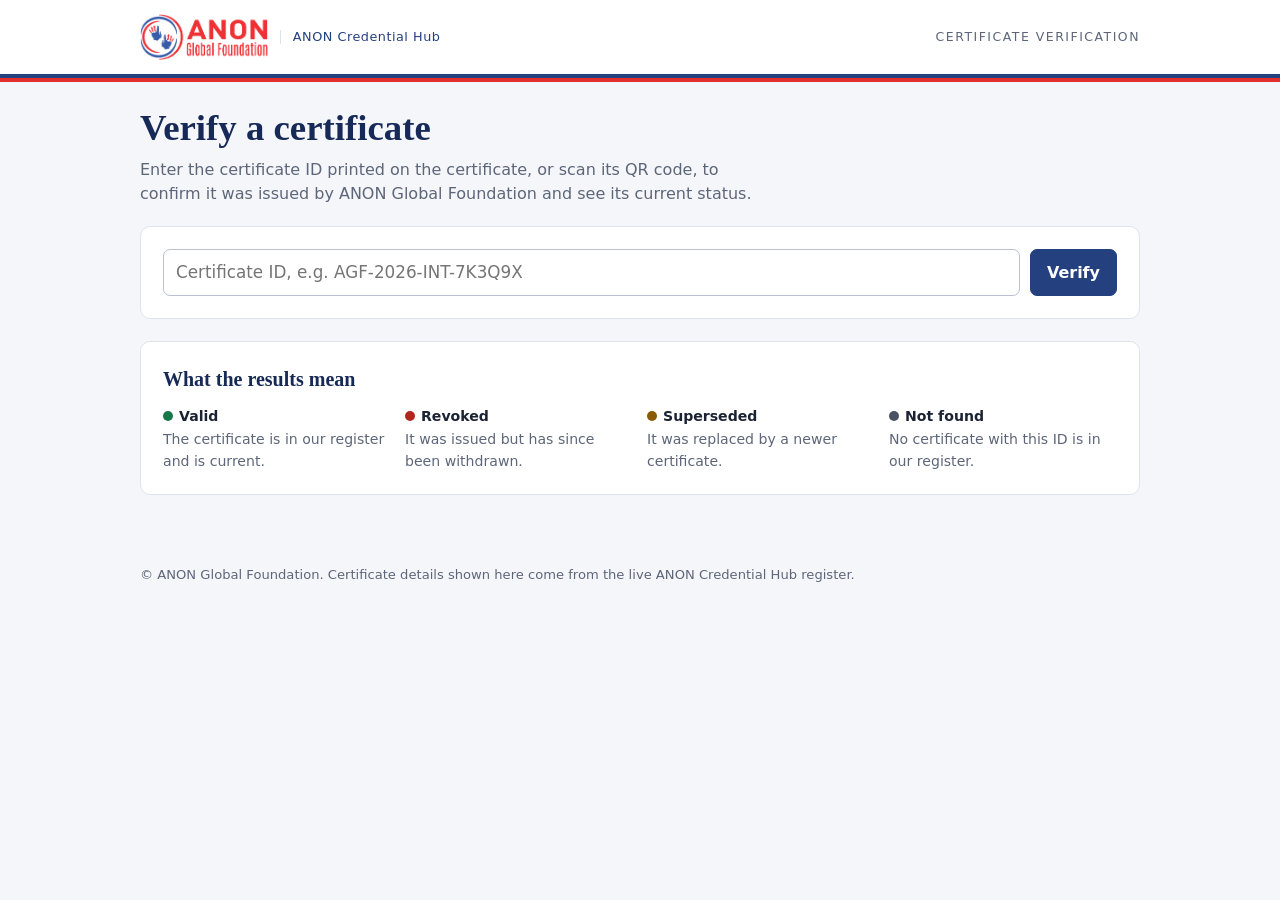
==== index.html @ ef781900 "Add files via upload" ====
<!DOCTYPE html>
<html lang="en">
<head>
<meta charset="utf-8">
<meta name="viewport" content="width=device-width, initial-scale=1">
<title>Verify a certificate | ANON Credential Hub</title>
<meta name="description" content="Check that a certificate issued by ANON Global Foundation is genuine and current.">
<link rel="stylesheet" href="assets/style.css">
</head>
<body>
<header class="top">
  <div class="top-in">
    <a class="brand" id="brand" href="./">
      <img src="assets/logo.png" alt="ANON Global Foundation" onload="this.parentNode.classList.add('has-logo')" onerror="this.remove()">
      <span class="brand-text"><span id="orgName" class="org-name">ANON Global Foundation</span><small id="hubName">ANON Credential Hub</small></span>
    </a>
    <span class="tag">Certificate verification</span>
  </div>
</header>

<main>
  <section id="intro">
    <h1>Verify a certificate</h1>
    <p class="lead">Enter the certificate ID printed on the certificate, or scan its QR code, to confirm it was issued by <span class="org">ANON Global Foundation</span> and see its current status.</p>
  </section>

  <form class="card search no-print" id="searchForm" autocomplete="off">
    <input id="q" name="id" aria-label="Certificate ID" placeholder="Certificate ID, e.g. AGF-2026-INT-7K3Q9X" required>
    <button type="submit">Verify</button>
  </form>

  <div id="out" aria-live="polite"></div>

  <section class="card no-print" id="legend">
    <h2>What the results mean</h2>
    <div class="legend">
      <div><b><span class="dot" style="background:var(--ok)"></span>Valid</b>The certificate is in our register and is current.</div>
      <div><b><span class="dot" style="background:var(--bad)"></span>Revoked</b>It was issued but has since been withdrawn.</div>
      <div><b><span class="dot" style="background:var(--warn)"></span>Superseded</b>It was replaced by a newer certificate.</div>
      <div><b><span class="dot" style="background:var(--none)"></span>Not found</b>No certificate with this ID is in our register.</div>
    </div>
  </section>
</main>

<footer><span id="footerText"></span></footer>

<script src="assets/config.js"></script>
<script>
(function () {
  var C = window.AGF_CONFIG || {};
  var $ = function (id) { return document.getElementById(id); };
  var out = $('out');

  // ---- branding from config
  $('orgName').textContent = C.orgName;
  $('hubName').textContent = C.hubName;
  document.querySelectorAll('.org').forEach(function (n) { n.textContent = C.orgName; });
  $('footerText').textContent = C.footerText || ('© ' + C.orgName + '. Certificate details shown here come from the live ' + C.hubName + ' register.');
  if (C.orgWebsite) $('brand').href = C.orgWebsite;

  // ---- tiny helpers (everything is added as text, never as HTML)
  function el(tag, cls, text) {
    var n = document.createElement(tag);
    if (cls) n.className = cls;
    if (text != null) n.textContent = text;
    return n;
  }
  function cleanId(raw) { return String(raw || '').trim().toUpperCase().replace(/\s+/g, ''); }
  function validId(id) { return /^[A-Z0-9]+(-[A-Z0-9]+){1,5}$/.test(id) && id.length <= 40; }
  var MONTHS = ['January', 'February', 'March', 'April', 'May', 'June', 'July', 'August', 'September', 'October', 'November', 'December'];
  function niceDate(s) {
    var m = /^(\d{4})-(\d{2})-(\d{2})$/.exec(s || '');
    return m ? (+m[3]) + ' ' + MONTHS[+m[2] - 1] + ' ' + m[1] : (s || '');
  }
  function pageUrl(id) { return location.origin + location.pathname + '?id=' + encodeURIComponent(id); }

  function banner(kind, title, text) {
    var marks = { valid: '✓', revoked: '✕', superseded: '↻', notfound: '?' };
    var b = el('div', 'status ' + kind);
    b.appendChild(el('div', 'mark', marks[kind]));
    var t = el('div');
    t.appendChild(el('strong', null, title));
    t.appendChild(el('span', null, text));
    b.appendChild(t);
    return b;
  }

  function showNotFound(id) {
    out.innerHTML = '';
    var card = el('section', 'card');
    card.appendChild(banner('notfound', 'Not found',
      'No certificate with the ID “' + id + '” is in the ' + C.orgName + ' register.'));
    card.appendChild(el('p', 'note', 'Please check the ID for typing mistakes. If the certificate was issued very recently, try again in a few minutes. A certificate that cannot be found here should not be treated as verified.'));
    out.appendChild(card);
  }

  function showRecord(rec) {
    out.innerHTML = '';
    var status = ['valid', 'revoked', 'superseded'].indexOf(rec.status) >= 0 ? rec.status : 'notfound';
    if (status === 'notfound') return showNotFound(rec.id);
    var url = pageUrl(rec.id);
    var card = el('section', 'card');

    if (status === 'valid')
      card.appendChild(banner('valid', 'Valid certificate', 'This certificate was issued by ' + C.orgName + ' and is current.'));
    else if (status === 'revoked')
      card.appendChild(banner('revoked', 'Revoked', 'This certificate was issued by ' + C.orgName + ' but has been withdrawn. It is no longer valid.'));
    else {
      var sb = banner('superseded', 'Superseded', 'This certificate has been replaced by a newer one and is no longer the current version. ');
      if (rec.replacedBy && validId(cleanId(rec.replacedBy))) {
        var a = el('a', null, 'View the replacement (' + cleanId(rec.replacedBy) + ')');
        a.href = '?id=' + encodeURIComponent(cleanId(rec.replacedBy));
        sb.lastChild.lastChild.appendChild(a);
      }
      card.appendChild(sb);
    }

    var grid = el('div', 'result');

    // left: certificate image if you uploaded one to /certs, otherwise a simple seal
    var visual = el('div', 'visual');
    var themes = (C.themes || []).map(function (t) { return t.code; });
    var seal = el('div', 'cred ' + (themes.indexOf(rec.theme) >= 0 ? rec.theme : 'classic'));
    var title = rec.certificateTitle || 'Certificate', tm = /^(certificate)\s+(of\s+.+)$/i.exec(title);
    seal.appendChild(el('div', 'c-org', C.orgName));
    if (rec.program) seal.appendChild(el('div', 'c-band', rec.program));
    seal.appendChild(el('div', 'c-big', tm ? tm[1] : title));
    if (tm) seal.appendChild(el('div', 'c-sub', tm[2]));
    seal.appendChild(el('div', 'c-to', 'is awarded to'));
    seal.appendChild(el('div', 'c-name', rec.name));
    if (rec.organization) seal.appendChild(el('div', 'c-inst', rec.organization));
    if (rec.level) seal.appendChild(el('div', 'c-level', rec.level));
    var cid = el('div', 'c-id'); cid.appendChild(el('small', null, 'Certificate ID')); cid.appendChild(document.createTextNode(rec.id));
    seal.appendChild(cid);
    visual.appendChild(seal);
    var exts = ['jpg', 'png', 'jpeg', 'webp'], i = 0, img = new Image(), dl = null;
    img.alt = 'Certificate issued to ' + rec.name;
    img.onload = function () {
      visual.replaceChild(img, seal);
      if (dl && status === 'valid') { dl.href = img.src; dl.hidden = false; }
    };
    img.onerror = function () { i++; if (i < exts.length) img.src = 'certs/' + rec.id + '.' + exts[i]; };
    img.src = 'certs/' + rec.id + '.' + exts[0];
    grid.appendChild(visual);

    // right: details
    var d = el('div');
    d.appendChild(el('p', 'who', rec.name));
    d.appendChild(el('p', 'who-sub', rec.organization || ''));
    if (rec.description) d.appendChild(el('p', 'desc', rec.description));
    var facts = el('dl', 'facts');
    function fact(label, value, mono) {
      if (!value) return;
      facts.appendChild(el('dt', null, label));
      facts.appendChild(el('dd', mono ? 'mono' : null, value));
    }
    fact('Certificate', rec.certificateTitle);
    fact('Programme / event', rec.program);
    fact('Category', rec.category);
    fact('Level / grade', rec.level);
    fact('Period', rec.period);
    fact('Issued on', niceDate(rec.issueDate));
    fact('Issued by', rec.issuedBy || C.orgName);
    fact('Certificate ID', rec.id, true);
    fact('Verification link', url, true);
    d.appendChild(facts);

    var acts = el('div', 'row actions no-print');
    function linkBtn(text, href, ghost) {
      var a = el('a', 'btn small' + (ghost ? ' ghost' : ''), text);
      a.href = href; a.target = '_blank'; a.rel = 'noopener';
      acts.appendChild(a); return a;
    }
    var copy = el('button', 'small', 'Copy link');
    copy.type = 'button';
    copy.onclick = function () {
      var done = function () { copy.textContent = 'Link copied'; setTimeout(function () { copy.textContent = 'Copy link'; }, 2000); };
      if (navigator.clipboard) navigator.clipboard.writeText(url).then(done, function () { prompt('Copy this link:', url); });
      else prompt('Copy this link:', url);
    };
    acts.appendChild(copy);
    if (status === 'valid') {
      var enc = encodeURIComponent, ym = /^(\d{4})-(\d{2})/.exec(rec.issueDate || '');
      var certName = (rec.certificateTitle || 'Certificate') + (rec.program ? ' – ' + rec.program : '');
      var shareText = 'My ' + certName + ' from ' + C.orgName + ' (ID ' + rec.id + ')';
      linkBtn('Add to LinkedIn profile', 'https://www.linkedin.com/profile/add?startTask=CERTIFICATION_NAME&name=' + enc(certName) +
        '&organizationName=' + enc(C.orgName) + (ym ? '&issueYear=' + ym[1] + '&issueMonth=' + (+ym[2]) : '') +
        '&certUrl=' + enc(url) + '&certId=' + enc(rec.id), true);
      linkBtn('Share on LinkedIn', 'https://www.linkedin.com/sharing/share-offsite/?url=' + enc(url), true);
      linkBtn('WhatsApp', 'https://wa.me/?text=' + enc(shareText + ' ' + url), true);
      linkBtn('X', 'https://twitter.com/intent/tweet?text=' + enc(shareText) + '&url=' + enc(url), true);
      dl = linkBtn('Download certificate', '#', true);
      dl.hidden = true; dl.setAttribute('download', rec.id);
    }
    var pr = el('button', 'small ghost', 'Print');
    pr.type = 'button'; pr.onclick = function () { window.print(); };
    acts.appendChild(pr);
    d.appendChild(acts);

    d.appendChild(el('p', 'note', 'This page confirms that the ' + C.orgName + ' register holds a certificate with this ID and shows its current status. Always compare the name and details above with the certificate you were shown; the register, not the PDF or image, is the authoritative record.'));
    grid.appendChild(d);
    card.appendChild(grid);
    out.appendChild(card);
  }

  function lookup(raw, push) {
    var id = cleanId(raw);
    if (!id) return;
    $('q').value = id;
    if (push) history.pushState(null, '', '?id=' + encodeURIComponent(id));
    document.title = id + ' | ' + C.hubName;
    if (!validId(id)) return showNotFound(id);
    out.innerHTML = '';
    if (location.protocol === 'file:') {
      // opened by double-clicking the file: browsers do not let a page read the data folder that way
      var c = el('section', 'card');
      c.appendChild(banner('notfound', 'This page is open from your computer',
        'It can only look up certificates once the whole folder is uploaded to GitHub Pages. Open your github.io address and search there.'));
      out.appendChild(c); return;
    }
    out.appendChild(el('p', 'lead', 'Checking the register…'));
    // each certificate is one small file in /data; the timestamp stops browsers showing an old copy
    fetch('data/' + id + '.json?t=' + Date.now(), { cache: 'no-store' })
      .then(function (r) { if (!r.ok) throw new Error('missing'); return r.json(); })
      .then(function (rec) {
        if (!rec || cleanId(rec.id) !== id || !rec.name) throw new Error('bad record');
        rec.id = id;
        showRecord(rec);
      })
      .catch(function () { showNotFound(id); });
  }

  $('searchForm').addEventListener('submit', function (e) { e.preventDefault(); lookup($('q').value, true); });
  function fromUrl() {
    var id = new URLSearchParams(location.search).get('id');
    if (id) lookup(id, false); else { out.innerHTML = ''; $('q').value = ''; }
  }
  window.addEventListener('popstate', fromUrl);
  fromUrl();
})();
</script>
</body>
</html>
---- assets/style.css ----
:root {
  --navy: #24407f;
  --navy-dark: #172a57;
  --red: #e2302c;
  --ink: #1b2233;
  --muted: #5d6679;
  --line: #dfe3ec;
  --bg: #f5f6fa;
  --card: #ffffff;
  --ok: #17794a;      --ok-bg: #e6f5ec;
  --bad: #b3261e;     --bad-bg: #fde9e7;
  --warn: #8a5a00;    --warn-bg: #fff3d6;
  --none: #4a5263;    --none-bg: #eceef3;
  --serif: Georgia, 'Times New Roman', serif;
  --sans: system-ui, -apple-system, 'Segoe UI', Roboto, Arial, sans-serif;
}
* { box-sizing: border-box; }
html { -webkit-text-size-adjust: 100%; }
body { margin: 0; font-family: var(--sans); color: var(--ink); background: var(--bg); line-height: 1.5; }
a { color: var(--navy); }
[hidden] { display: none !important; }

/* header */
.top { background: var(--card); border-bottom: 4px solid var(--navy); box-shadow: 0 4px 0 var(--red); }
.top-in { max-width: 1040px; margin: 0 auto; padding: 14px 20px; display: flex; align-items: center; gap: 14px; }
.top img { height: 46px; width: auto; }
.brand { text-decoration: none; display: flex; align-items: center; gap: 12px; }
.brand-text { font-family: var(--serif); font-weight: 700; font-size: 1.15rem; color: var(--red); line-height: 1.15; }
.brand-text small { display: block; font-family: var(--sans); font-weight: 500; font-size: .78rem; color: var(--navy); letter-spacing: .04em; }
.brand.has-logo .org-name { display: none; }
.brand.has-logo .brand-text small { font-size: .8rem; border-left: 1px solid var(--line); padding-left: 12px; }
.top .tag { margin-left: auto; font-size: .78rem; text-transform: uppercase; letter-spacing: .12em; color: var(--muted); }

main { max-width: 1040px; margin: 0 auto; padding: 28px 20px 48px; }
h1 { font-family: var(--serif); font-size: clamp(1.6rem, 4vw, 2.3rem); color: var(--navy-dark); margin: 0 0 8px; line-height: 1.2; }
h2 { font-family: var(--serif); font-size: 1.25rem; color: var(--navy-dark); margin: 0 0 12px; }
.lead { color: var(--muted); max-width: 62ch; margin: 0 0 20px; }

.card { background: var(--card); border: 1px solid var(--line); border-radius: 10px; padding: 22px; margin-bottom: 22px; }

/* forms */
label { display: block; font-size: .85rem; font-weight: 600; margin-bottom: 5px; }
label .opt { font-weight: 400; color: var(--muted); }
input, select, textarea {
  width: 100%; font: inherit; color: inherit; padding: 10px 12px; border: 1px solid #b9c0cf; border-radius: 7px; background: #fff;
}
textarea { min-height: 96px; resize: vertical; }
input:focus, select:focus, textarea:focus, button:focus-visible, a:focus-visible { outline: 3px solid #9db4ee; outline-offset: 1px; }
.hint { font-size: .8rem; color: var(--muted); margin: 5px 0 0; }
.grid { display: grid; grid-template-columns: 1fr 1fr; gap: 16px; }
.grid .full { grid-column: 1 / -1; }

button, .btn {
  font: inherit; font-weight: 600; cursor: pointer; border-radius: 7px; padding: 10px 16px; border: 1px solid var(--navy);
  background: var(--navy); color: #fff; text-decoration: none; display: inline-flex; align-items: center; gap: 6px;
}
button:hover, .btn:hover { background: var(--navy-dark); }
button.ghost, .btn.ghost { background: #fff; color: var(--navy); }
button.ghost:hover, .btn.ghost:hover { background: #eef2fb; }
button.small, .btn.small { padding: 6px 11px; font-size: .85rem; }
.row { display: flex; flex-wrap: wrap; gap: 10px; align-items: center; }

/* public search */
.search { display: flex; gap: 10px; }
.search input { font-size: 1.05rem; text-transform: uppercase; letter-spacing: .04em; }
.search input::placeholder { text-transform: none; letter-spacing: 0; }

/* status banner */
.status { display: flex; gap: 14px; align-items: center; padding: 16px 20px; border-radius: 10px; margin-bottom: 18px; border: 1px solid transparent; }
.status .mark { flex: none; width: 44px; height: 44px; border-radius: 50%; display: grid; place-items: center; color: #fff; font-size: 1.4rem; font-weight: 700; }
.status strong { display: block; font-size: 1.15rem; }
.status span { font-size: .92rem; }
.status.valid { background: var(--ok-bg); border-color: #a9dcbf; color: #0f5132; }      .status.valid .mark { background: var(--ok); }
.status.revoked { background: var(--bad-bg); border-color: #f2b8b3; color: #7d1a14; }   .status.revoked .mark { background: var(--bad); }
.status.superseded { background: var(--warn-bg); border-color: #f0d28a; color: #5f3e00; } .status.superseded .mark { background: var(--warn); }
.status.notfound { background: var(--none-bg); border-color: #cfd4df; color: #333a49; } .status.notfound .mark { background: var(--none); }

/* result */
.result { display: grid; grid-template-columns: minmax(0, 5fr) minmax(0, 7fr); gap: 26px; align-items: start; }
.visual img { width: 100%; height: auto; border: 1px solid var(--line); border-radius: 8px; display: block; }
.cred { border-radius: 10px; padding: 26px 20px 20px; text-align: center; position: relative; overflow: hidden;
  --c-bg: #fff; --c-ink: #1b2233; --c-accent: var(--red); --c-title: var(--navy); --c-band: var(--red); --c-band-ink: #fff; --c-frame: var(--navy);
  background: var(--c-bg); color: var(--c-ink); border: 2px solid var(--c-frame); }
.cred::before { content: ''; position: absolute; inset: 6px; border: 1px solid var(--c-accent); border-radius: 6px; pointer-events: none; opacity: .7; }
.cred.midnight { --c-bg: linear-gradient(160deg, #1c1c1c 0%, #050505 70%); --c-ink: #f4f1e8; --c-accent: #e3c06a; --c-title: #fff;
  --c-band: linear-gradient(90deg, #a67c1e, #f1d684, #a67c1e); --c-band-ink: #171204; --c-frame: #c9a544; }
.cred.gold { --c-bg: linear-gradient(180deg, #f1d58f 0%, #fbeec3 45%, #edcf85 100%); --c-ink: #17140c; --c-accent: #6b4e0c; --c-title: #17140c;
  --c-band: #111; --c-band-ink: #f6dc8e; --c-frame: #8a6a1c; }
.cred .c-org { font-family: var(--serif); font-weight: 700; font-size: .95rem; letter-spacing: .04em; color: var(--c-accent); }
.cred .c-band { margin: 14px -20px; padding: 7px 16px; background: var(--c-band); color: var(--c-band-ink); font-weight: 700; font-style: italic; font-size: .9rem; overflow-wrap: anywhere; }
.cred .c-big { font-family: var(--serif); font-weight: 700; font-size: 1.9rem; letter-spacing: .06em; color: var(--c-title); line-height: 1.1; text-transform: uppercase; overflow-wrap: anywhere; }
.cred .c-sub { font-family: var(--serif); font-weight: 700; letter-spacing: .14em; font-size: .85rem; color: var(--c-title); text-transform: uppercase; margin-top: 2px; }
.cred .c-to { font-size: .85rem; margin: 14px 0 4px; opacity: .85; }
.cred .c-name { font-family: var(--serif); font-size: 1.55rem; font-weight: 700; color: var(--c-accent); overflow-wrap: anywhere; line-height: 1.2; }
.cred .c-inst { font-weight: 600; font-size: .92rem; margin-top: 4px; overflow-wrap: anywhere; }
.cred .c-level { margin-top: 12px; font-weight: 700; font-size: .88rem; color: var(--c-accent); }
.cred .c-id { margin-top: 16px; padding-top: 12px; border-top: 1px solid color-mix(in srgb, var(--c-accent) 45%, transparent);
  font-family: ui-monospace, Consolas, monospace; font-size: .86rem; letter-spacing: .06em; }
.cred .c-id small { display: block; font-family: var(--sans); letter-spacing: .1em; text-transform: uppercase; font-size: .66rem; opacity: .75; }
.who { font-family: var(--serif); font-size: clamp(1.5rem, 3.5vw, 2rem); font-weight: 700; margin: 0; color: var(--navy-dark); overflow-wrap: anywhere; }
.who-sub { color: var(--muted); margin: 2px 0 14px; }
.desc { margin: 0 0 16px; }
dl.facts { margin: 0; display: grid; grid-template-columns: max-content 1fr; gap: 0; border-top: 1px solid var(--line); }
dl.facts dt, dl.facts dd { padding: 9px 0; border-bottom: 1px solid var(--line); margin: 0; }
dl.facts dt { color: var(--muted); font-size: .85rem; padding-right: 20px; }
dl.facts dd { font-weight: 600; overflow-wrap: anywhere; }
.mono { font-family: ui-monospace, Consolas, monospace; letter-spacing: .03em; }
.actions { margin-top: 18px; }
.note { font-size: .85rem; color: var(--muted); border-left: 3px solid var(--line); padding-left: 12px; margin: 18px 0 0; }

.legend { display: grid; grid-template-columns: repeat(4, 1fr); gap: 14px; }
.legend div { font-size: .88rem; color: var(--muted); }
.legend b { display: block; color: var(--ink); margin-bottom: 2px; }
.dot { display: inline-block; width: 10px; height: 10px; border-radius: 50%; margin-right: 6px; }

footer { max-width: 1040px; margin: 0 auto; padding: 0 20px 36px; color: var(--muted); font-size: .82rem; }

/* admin */
.steps { margin: 0; padding-left: 20px; }
.steps li { margin-bottom: 8px; }
.out-grid { display: grid; grid-template-columns: 220px 1fr; gap: 24px; align-items: start; }
.qrbox { border: 1px solid var(--line); border-radius: 8px; padding: 6px; background: #fff; }
.qrbox svg { display: block; width: 100%; height: auto; }
.kv { margin-bottom: 14px; }
.kv .k { font-size: .78rem; text-transform: uppercase; letter-spacing: .08em; color: var(--muted); }
.kv .v { font-weight: 700; overflow-wrap: anywhere; }
.kv .v.big { font-size: 1.35rem; }
.msg { padding: 10px 14px; border-radius: 7px; font-size: .9rem; margin-top: 12px; }
.msg.ok { background: var(--ok-bg); color: #0f5132; }
.msg.bad { background: var(--bad-bg); color: #7d1a14; }
.msg.info { background: #eaf0fd; color: #1e3670; }
.modes { display: inline-flex; border: 1px solid var(--navy); border-radius: 8px; overflow: hidden; margin-bottom: 18px; }
.modes label { margin: 0; padding: 9px 16px; cursor: pointer; font-weight: 600; color: var(--navy); background: #fff; }
.modes input { position: absolute; opacity: 0; width: 0; }
.modes input:checked + span { color: #fff; }
.modes label:has(input:checked) { background: var(--navy); color: #fff; }
.modes label:has(input:focus-visible) { outline: 3px solid #9db4ee; }
details.site { margin-bottom: 16px; font-size: .88rem; }
details.site summary { cursor: pointer; color: var(--muted); }
details.site .inner { margin-top: 10px; }
td.err { color: var(--bad); font-weight: 600; }
tr.bad td { background: #fff6f5; }
table { width: 100%; border-collapse: collapse; font-size: .88rem; }
th, td { text-align: left; padding: 8px 10px; border-bottom: 1px solid var(--line); vertical-align: top; }
th { color: var(--muted); font-weight: 600; font-size: .78rem; text-transform: uppercase; letter-spacing: .06em; }
.table-wrap { overflow-x: auto; }
.pill { display: inline-block; padding: 1px 9px; border-radius: 99px; font-size: .78rem; font-weight: 600; }
.pill.valid { background: var(--ok-bg); color: var(--ok); } .pill.revoked { background: var(--bad-bg); color: var(--bad); } .pill.superseded { background: var(--warn-bg); color: var(--warn); }

@media (max-width: 760px) {
  .result, .out-grid, .grid { grid-template-columns: 1fr; }
  .legend { grid-template-columns: 1fr 1fr; }
  .search { flex-direction: column; }
  .brand.has-logo .org-name { display: none; }
.brand.has-logo .brand-text small { font-size: .8rem; border-left: 1px solid var(--line); padding-left: 12px; }
.top .tag { display: none; }
  .out-grid .qrbox { max-width: 220px; }
}
@media print {
  .no-print, .brand.has-logo .org-name { display: none; }
.brand.has-logo .brand-text small { font-size: .8rem; border-left: 1px solid var(--line); padding-left: 12px; }
.top .tag { display: none !important; }
  body { background: #fff; }
  .card { border: 0; padding: 0; }
}
#previewRows td:nth-child(5) { white-space: nowrap; }
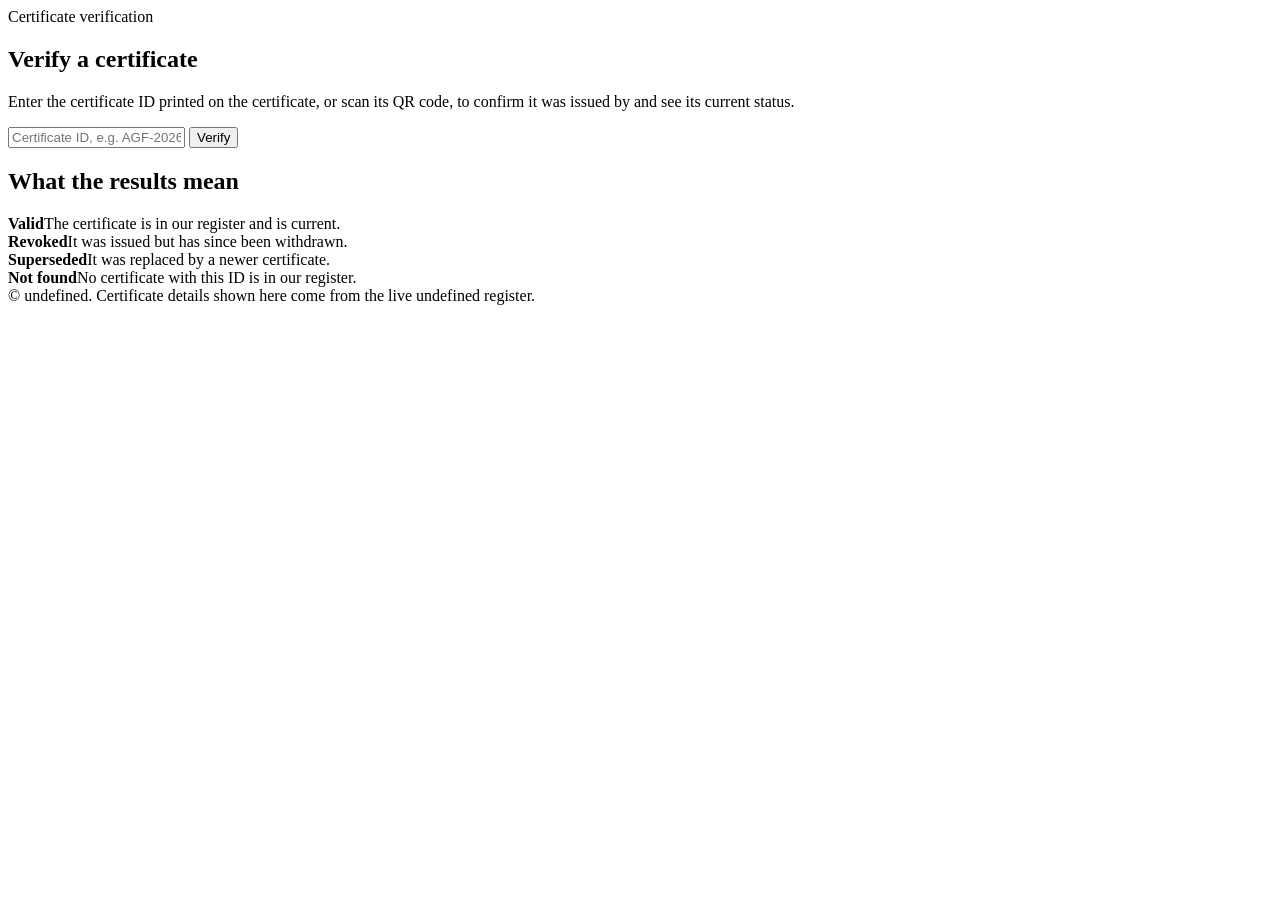
==== commit 3c20565e: "Add files via upload" ====
--- a/index.html
+++ b/index.html
@@ -5,6 +5,9 @@
 <meta name="viewport" content="width=device-width, initial-scale=1">
 <title>Verify a certificate | ANON Credential Hub</title>
 <meta name="description" content="Check that a certificate issued by ANON Global Foundation is genuine and current.">
+<meta property="og:title" content="Verified credential | ANON Global Foundation">
+<meta property="og:description" content="Every ANON Global Foundation certificate carries a unique ID and QR code. Open this link to confirm the certificate is genuine and current.">
+<meta property="og:type" content="website">
 <link rel="stylesheet" href="assets/style.css">
 </head>
 <body>
@@ -45,6 +48,8 @@
 <footer><span id="footerText"></span></footer>
 
 <script src="assets/config.js"></script>
+<script src="assets/qr.js"></script>
+<script src="assets/badge.js"></script>
 <script>
 (function () {
   var C = window.AGF_CONFIG || {};
@@ -73,6 +78,18 @@
     return m ? (+m[3]) + ' ' + MONTHS[+m[2] - 1] + ' ' + m[1] : (s || '');
   }
   function pageUrl(id) { return location.origin + location.pathname + '?id=' + encodeURIComponent(id); }
+  function copyText(text, btn, doneLabel) {
+    var label = btn.textContent;
+    var done = function () { btn.textContent = doneLabel; setTimeout(function () { btn.textContent = label; }, 2200); };
+    if (navigator.clipboard) return navigator.clipboard.writeText(text).then(done, function () { prompt('Copy this:', text); });
+    prompt('Copy this:', text);
+  }
+  function saveBlob(blob, name) {
+    var a = document.createElement('a');
+    a.href = URL.createObjectURL(blob); a.download = name;
+    document.body.appendChild(a); a.click(); a.remove();
+    setTimeout(function () { URL.revokeObjectURL(a.href); }, 4000);
+  }
 
   function banner(kind, title, text) {
     var marks = { valid: '✓', revoked: '✕', superseded: '↻', notfound: '?' };
@@ -94,11 +111,104 @@
     out.appendChild(card);
   }
 
+  // ---- the themed certificate card (colours and logo come from the theme in config.js)
+  function credCard(rec, theme) {
+    var card = el('div', 'cred');
+    var s = card.style;
+    s.setProperty('--c-bg', AGFBadge.cssGradient(theme.bg, '180deg'));
+    s.setProperty('--c-band', AGFBadge.cssGradient(theme.band, '90deg'));
+    s.setProperty('--c-ink', theme.ink); s.setProperty('--c-accent', theme.accent); s.setProperty('--c-title', theme.title);
+    s.setProperty('--c-band-ink', theme.bandInk); s.setProperty('--c-frame', theme.frame);
+    var logo = new Image();
+    logo.className = 'c-logo'; logo.alt = C.orgName;
+    logo.onerror = function () { card.replaceChild(el('div', 'c-org', C.orgName), logo); };
+    logo.src = AGFBadge.logoFile(theme);
+    card.appendChild(logo);
+    var title = rec.certificateTitle || 'Certificate', tm = /^(.+?)\s+(of\s+.+)$/i.exec(title);
+    if (theme.bandEdge) s.setProperty('--c-band-edge', theme.bandEdge);
+    if (rec.program) card.appendChild(el('div', 'c-band' + (theme.bandEdge ? ' edged' : ''), rec.program));
+    card.appendChild(el('div', 'c-big', tm ? tm[1] : title));
+    if (tm) card.appendChild(el('div', 'c-sub', tm[2]));
+    if (theme.emblem === 'stars') card.appendChild(el('div', 'c-emblem', '★★★'));
+    card.appendChild(el('div', 'c-to', 'is awarded to'));
+    card.appendChild(el('div', 'c-name', rec.name));
+    if (rec.organization) card.appendChild(el('div', 'c-inst', rec.organization));
+    if (rec.description) card.appendChild(el('div', 'c-desc', rec.description));
+    if (rec.level) card.appendChild(el('div', 'c-level', rec.level));
+    if (rec.status === 'valid') card.appendChild(el('div', 'c-verified', '✓ Verified credential'));
+    var cid = el('div', 'c-id'); cid.appendChild(el('small', null, 'Certificate ID')); cid.appendChild(document.createTextNode(rec.id));
+    card.appendChild(cid);
+    return card;
+  }
+
+  // ---- "Post on LinkedIn": sticker image + ready caption
+  function caption(rec, url) {
+    var vals = { certificate: rec.certificateTitle || 'certificate', program: rec.program || '', org: C.orgName, id: rec.id, link: url, name: rec.name };
+    return String(C.shareCaption || 'My {certificate} from {org} is verified here: {link} (ID {id})')
+      .replace(/\{(\w+)\}/g, function (m, k) { return vals[k] != null ? vals[k] : m; }).replace(/ for !/, '!');
+  }
+  function sharePanel(rec, theme, url) {
+    var box = el('div', 'share no-print');
+    box.appendChild(el('h2', null, 'Post your certificate on LinkedIn'));
+    var canvas = document.createElement('canvas');
+    canvas.setAttribute('role', 'img');
+    canvas.setAttribute('aria-label', 'Certificate sticker for ' + rec.name);
+    box.appendChild(canvas);
+    var logo = new Image(), ready = false;
+    function paint() {
+      AGFBadge.draw(canvas, { rec: rec, theme: theme, orgName: C.orgName, url: url, logo: logo.naturalWidth ? logo : null,
+        verifiedLine: C.verifiedLine || ('Validated by ' + C.orgName) });
+      ready = true;
+    }
+    logo.onload = paint; logo.onerror = paint; logo.src = AGFBadge.logoFile(theme);
+    function toBlob() { return new Promise(function (res) { if (!ready) paint(); canvas.toBlob(res, 'image/png'); }); }
+    var fileName = rec.id + '-ANON-verified-certificate.png';
+
+    var steps = el('ol');
+    var s1 = el('li'); s1.appendChild(el('b', null, 'Save the certificate sticker'));
+    var dl = el('button', 'small', 'Download image'); dl.type = 'button';
+    dl.onclick = function () { toBlob().then(function (b) { saveBlob(b, fileName); }); };
+    s1.appendChild(dl); steps.appendChild(s1);
+
+    var s2 = el('li'); s2.appendChild(el('b', null, 'Check your caption, then open LinkedIn'));
+    var ta = el('textarea'); ta.value = caption(rec, url); ta.setAttribute('aria-label', 'Caption for your post');
+    s2.appendChild(ta);
+    var go = el('button', 'small', 'Copy caption and open LinkedIn'); go.type = 'button';
+    go.onclick = function () {
+      // LinkedIn usually fills the post box from this link; the caption is also copied in case it does not
+      var copied = navigator.clipboard ? navigator.clipboard.writeText(ta.value) : Promise.reject();
+      window.open('https://www.linkedin.com/feed/?shareActive=true&text=' + encodeURIComponent(ta.value), '_blank', 'noopener');
+      copied.then(function () { go.textContent = 'Caption copied, LinkedIn opened'; },
+        function () { ta.focus(); ta.select(); go.textContent = 'LinkedIn opened. Copy the caption above'; });
+    };
+    s2.appendChild(go); steps.appendChild(s2);
+
+    var s3 = el('li'); s3.appendChild(el('b', null, 'In the LinkedIn post box'));
+    s3.appendChild(el('p', 'tip', 'Add the image you saved, using the photo button. To tag us, type @' + C.orgName + ' and choose our page from the list. If the caption is not already there, paste it (it is copied).'));
+    steps.appendChild(s3);
+
+    // on phones the image can go straight to the LinkedIn or WhatsApp app
+    var probe = null;
+    try { probe = new File([''], 'a.png', { type: 'image/png' }); } catch (e) { probe = null; }
+    if (probe && navigator.canShare && navigator.canShare({ files: [probe] })) {
+      var s4 = el('li'); s4.appendChild(el('b', null, 'On a phone? Share it directly'));
+      var nat = el('button', 'small ghost', 'Share image to an app'); nat.type = 'button';
+      nat.onclick = function () {
+        toBlob().then(function (b) {
+          return navigator.share({ files: [new File([b], fileName, { type: 'image/png' })], text: ta.value });
+        }).catch(function () {});
+      };
+      s4.appendChild(nat); steps.appendChild(s4);
+    }
+    box.appendChild(steps);
+    return box;
+  }
+
   function showRecord(rec) {
     out.innerHTML = '';
     var status = ['valid', 'revoked', 'superseded'].indexOf(rec.status) >= 0 ? rec.status : 'notfound';
     if (status === 'notfound') return showNotFound(rec.id);
-    var url = pageUrl(rec.id);
+    var url = pageUrl(rec.id), theme = AGFBadge.pick(C.themes, rec.theme);
     var card = el('section', 'card');
 
     if (status === 'valid')
@@ -117,26 +227,15 @@
 
     var grid = el('div', 'result');
 
-    // left: certificate image if you uploaded one to /certs, otherwise a simple seal
-    var visual = el('div', 'visual');
-    var themes = (C.themes || []).map(function (t) { return t.code; });
-    var seal = el('div', 'cred ' + (themes.indexOf(rec.theme) >= 0 ? rec.theme : 'classic'));
-    var title = rec.certificateTitle || 'Certificate', tm = /^(certificate)\s+(of\s+.+)$/i.exec(title);
-    seal.appendChild(el('div', 'c-org', C.orgName));
-    if (rec.program) seal.appendChild(el('div', 'c-band', rec.program));
-    seal.appendChild(el('div', 'c-big', tm ? tm[1] : title));
-    if (tm) seal.appendChild(el('div', 'c-sub', tm[2]));
-    seal.appendChild(el('div', 'c-to', 'is awarded to'));
-    seal.appendChild(el('div', 'c-name', rec.name));
-    if (rec.organization) seal.appendChild(el('div', 'c-inst', rec.organization));
-    if (rec.level) seal.appendChild(el('div', 'c-level', rec.level));
-    var cid = el('div', 'c-id'); cid.appendChild(el('small', null, 'Certificate ID')); cid.appendChild(document.createTextNode(rec.id));
-    seal.appendChild(cid);
-    visual.appendChild(seal);
+    // left: certificate image if you uploaded one to /certs, otherwise the themed card
+    var visual = el('div', 'visual'), cred = credCard(rec, theme);
+    visual.appendChild(cred);
     var exts = ['jpg', 'png', 'jpeg', 'webp'], i = 0, img = new Image(), dl = null;
+    img.className = 'cert';
     img.alt = 'Certificate issued to ' + rec.name;
     img.onload = function () {
-      visual.replaceChild(img, seal);
+      visual.replaceChild(img, cred);
+      if (descP) descP.hidden = false;
       if (dl && status === 'valid') { dl.href = img.src; dl.hidden = false; }
     };
     img.onerror = function () { i++; if (i < exts.length) img.src = 'certs/' + rec.id + '.' + exts[i]; };
@@ -147,7 +246,8 @@
     var d = el('div');
     d.appendChild(el('p', 'who', rec.name));
     d.appendChild(el('p', 'who-sub', rec.organization || ''));
-    if (rec.description) d.appendChild(el('p', 'desc', rec.description));
+    var descP = null;
+    if (rec.description) { descP = el('p', 'desc', rec.description); descP.hidden = true; d.appendChild(descP); }
     var facts = el('dl', 'facts');
     function fact(label, value, mono) {
       if (!value) return;
@@ -165,33 +265,34 @@
     fact('Verification link', url, true);
     d.appendChild(facts);
 
-    var acts = el('div', 'row actions no-print');
+    var acts = el('div', 'row actions no-print'), panel = null;
     function linkBtn(text, href, ghost) {
       var a = el('a', 'btn small' + (ghost ? ' ghost' : ''), text);
       a.href = href; a.target = '_blank'; a.rel = 'noopener';
       acts.appendChild(a); return a;
     }
-    var copy = el('button', 'small', 'Copy link');
-    copy.type = 'button';
-    copy.onclick = function () {
-      var done = function () { copy.textContent = 'Link copied'; setTimeout(function () { copy.textContent = 'Copy link'; }, 2000); };
-      if (navigator.clipboard) navigator.clipboard.writeText(url).then(done, function () { prompt('Copy this link:', url); });
-      else prompt('Copy this link:', url);
-    };
-    acts.appendChild(copy);
     if (status === 'valid') {
+      var post = el('button', 'small', 'Post on LinkedIn'); post.type = 'button';
+      post.onclick = function () {
+        if (!panel) { panel = sharePanel(rec, theme, url); card.appendChild(panel); }
+        panel.scrollIntoView({ behavior: 'smooth', block: 'start' });
+      };
+      acts.appendChild(post);
       var enc = encodeURIComponent, ym = /^(\d{4})-(\d{2})/.exec(rec.issueDate || '');
       var certName = (rec.certificateTitle || 'Certificate') + (rec.program ? ' – ' + rec.program : '');
-      var shareText = 'My ' + certName + ' from ' + C.orgName + ' (ID ' + rec.id + ')';
+      var shareText = 'My ' + certName + ' from ' + C.orgName + ' is a verified credential (ID ' + rec.id + ')';
       linkBtn('Add to LinkedIn profile', 'https://www.linkedin.com/profile/add?startTask=CERTIFICATION_NAME&name=' + enc(certName) +
         '&organizationName=' + enc(C.orgName) + (ym ? '&issueYear=' + ym[1] + '&issueMonth=' + (+ym[2]) : '') +
         '&certUrl=' + enc(url) + '&certId=' + enc(rec.id), true);
-      linkBtn('Share on LinkedIn', 'https://www.linkedin.com/sharing/share-offsite/?url=' + enc(url), true);
       linkBtn('WhatsApp', 'https://wa.me/?text=' + enc(shareText + ' ' + url), true);
       linkBtn('X', 'https://twitter.com/intent/tweet?text=' + enc(shareText) + '&url=' + enc(url), true);
       dl = linkBtn('Download certificate', '#', true);
       dl.hidden = true; dl.setAttribute('download', rec.id);
     }
+    var copy = el('button', 'small ghost', 'Copy link');
+    copy.type = 'button';
+    copy.onclick = function () { copyText(url, copy, 'Link copied'); };
+    acts.appendChild(copy);
     var pr = el('button', 'small ghost', 'Print');
     pr.type = 'button'; pr.onclick = function () { window.print(); };
     acts.appendChild(pr);
